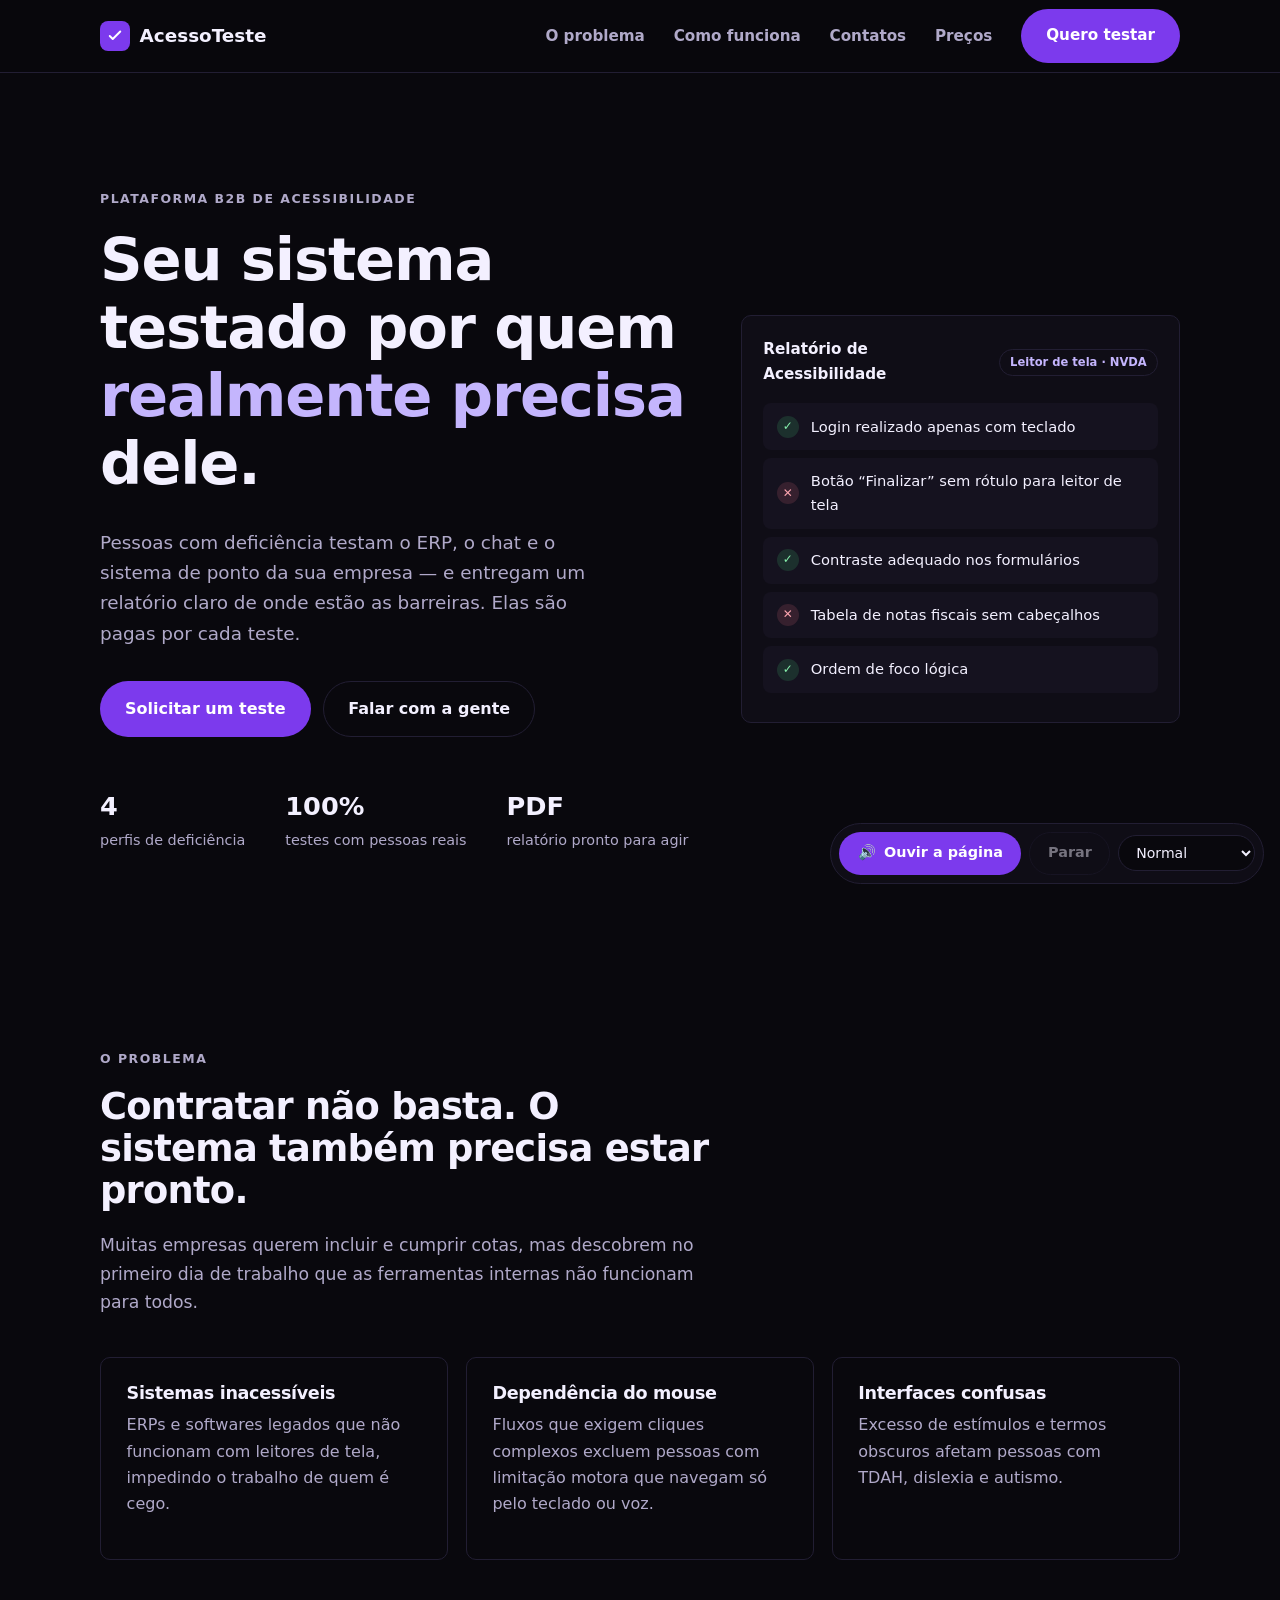
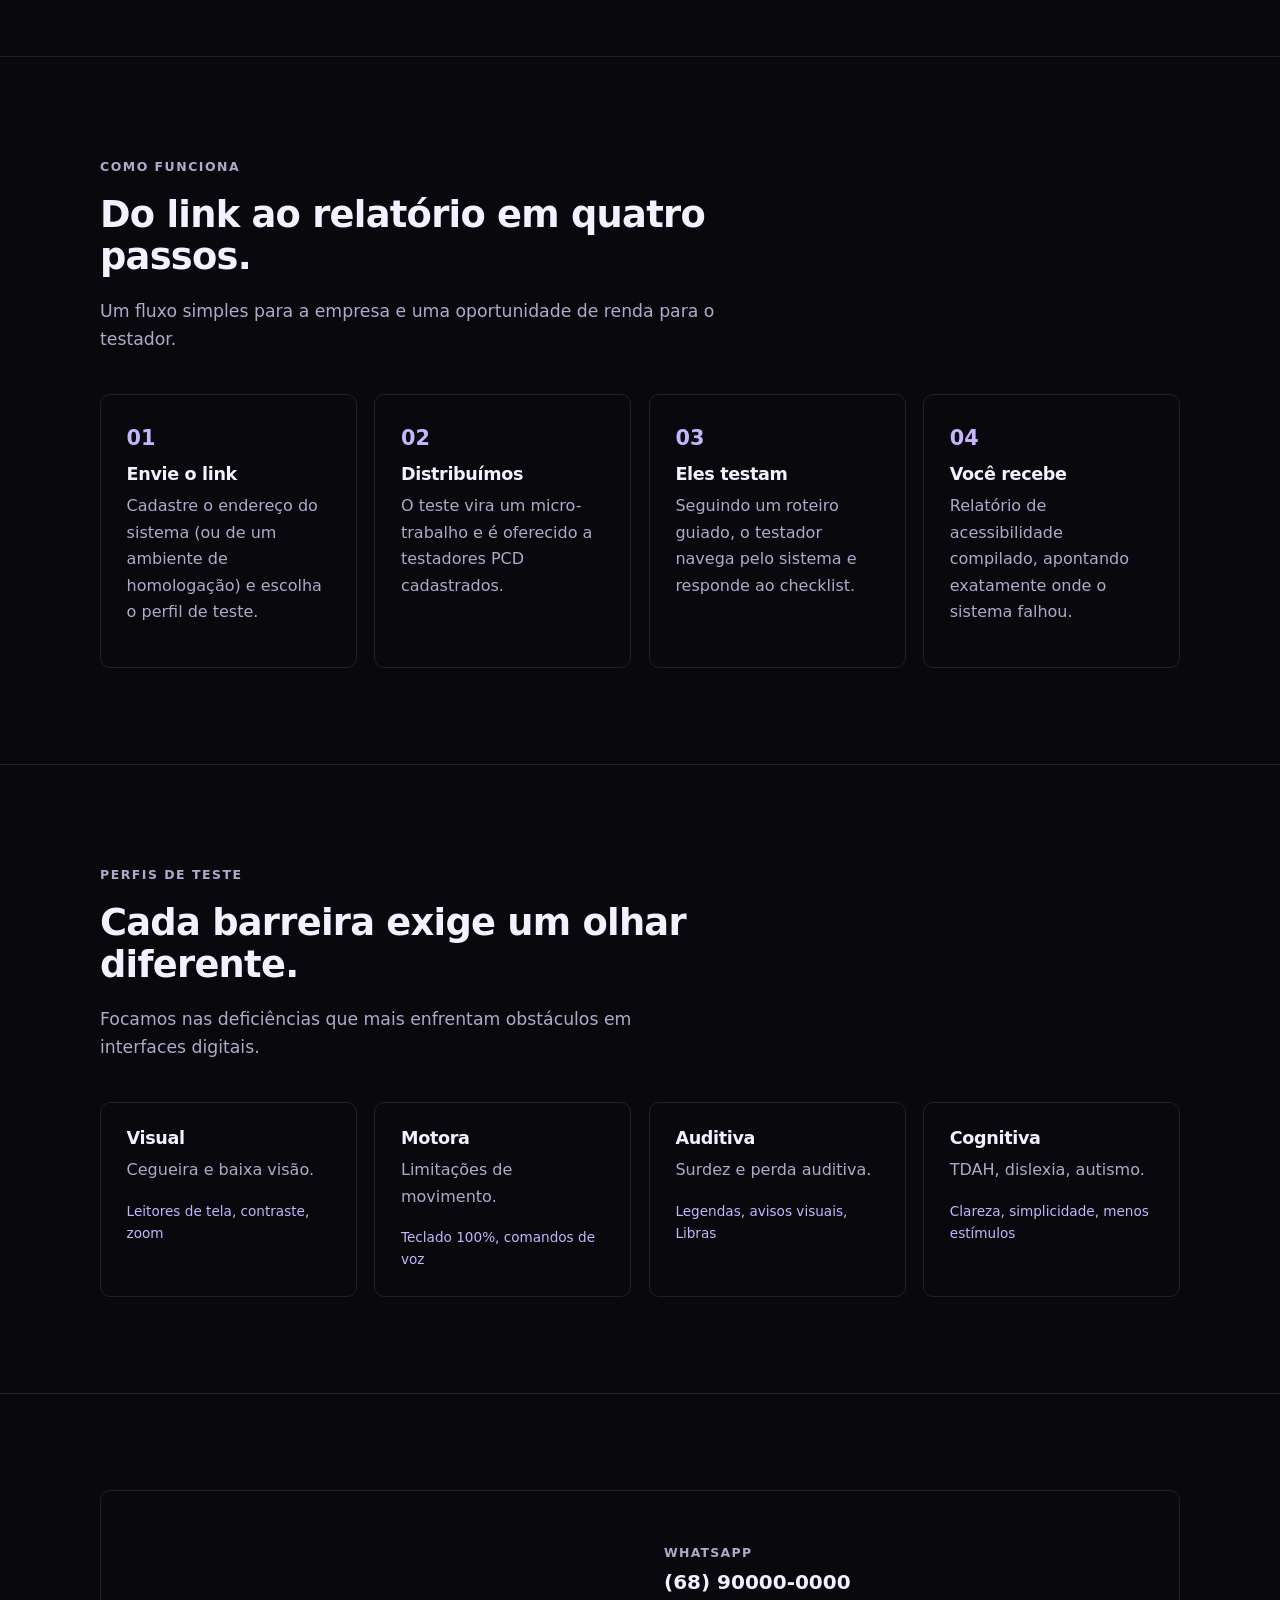
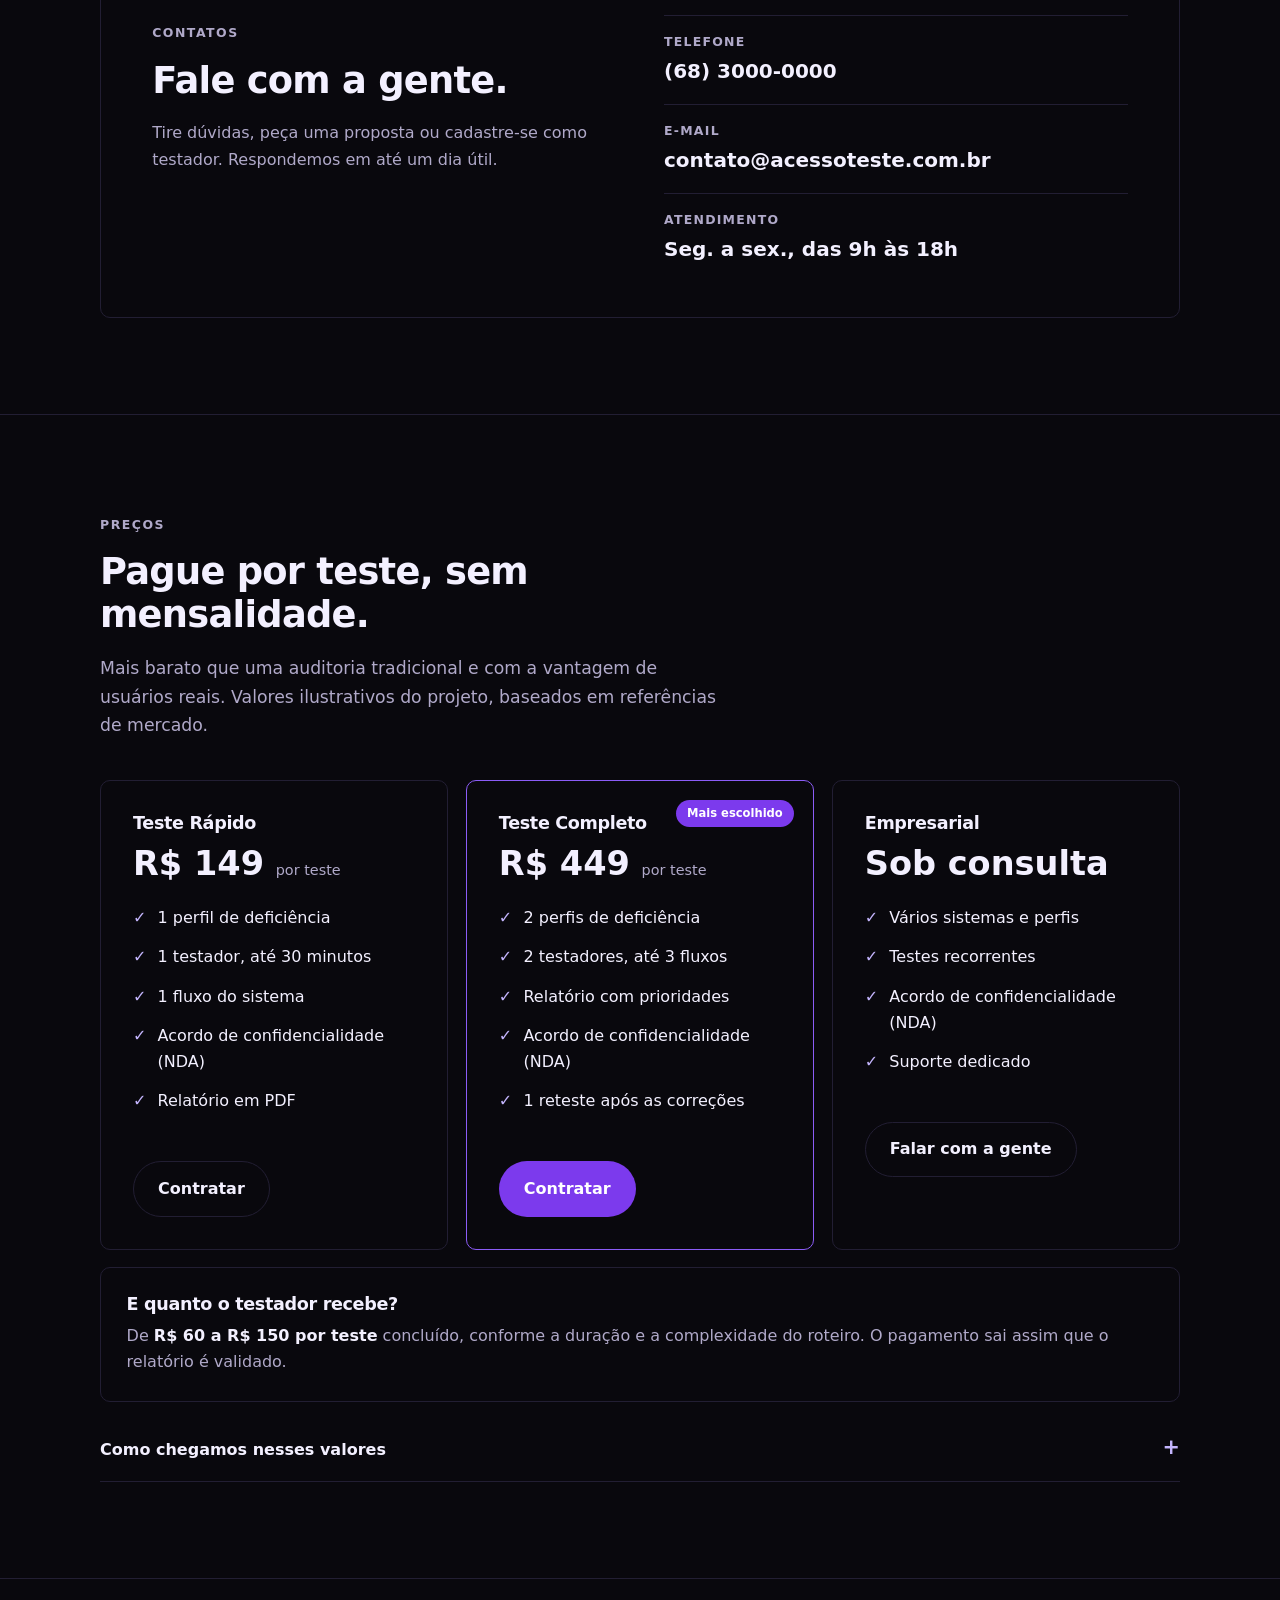
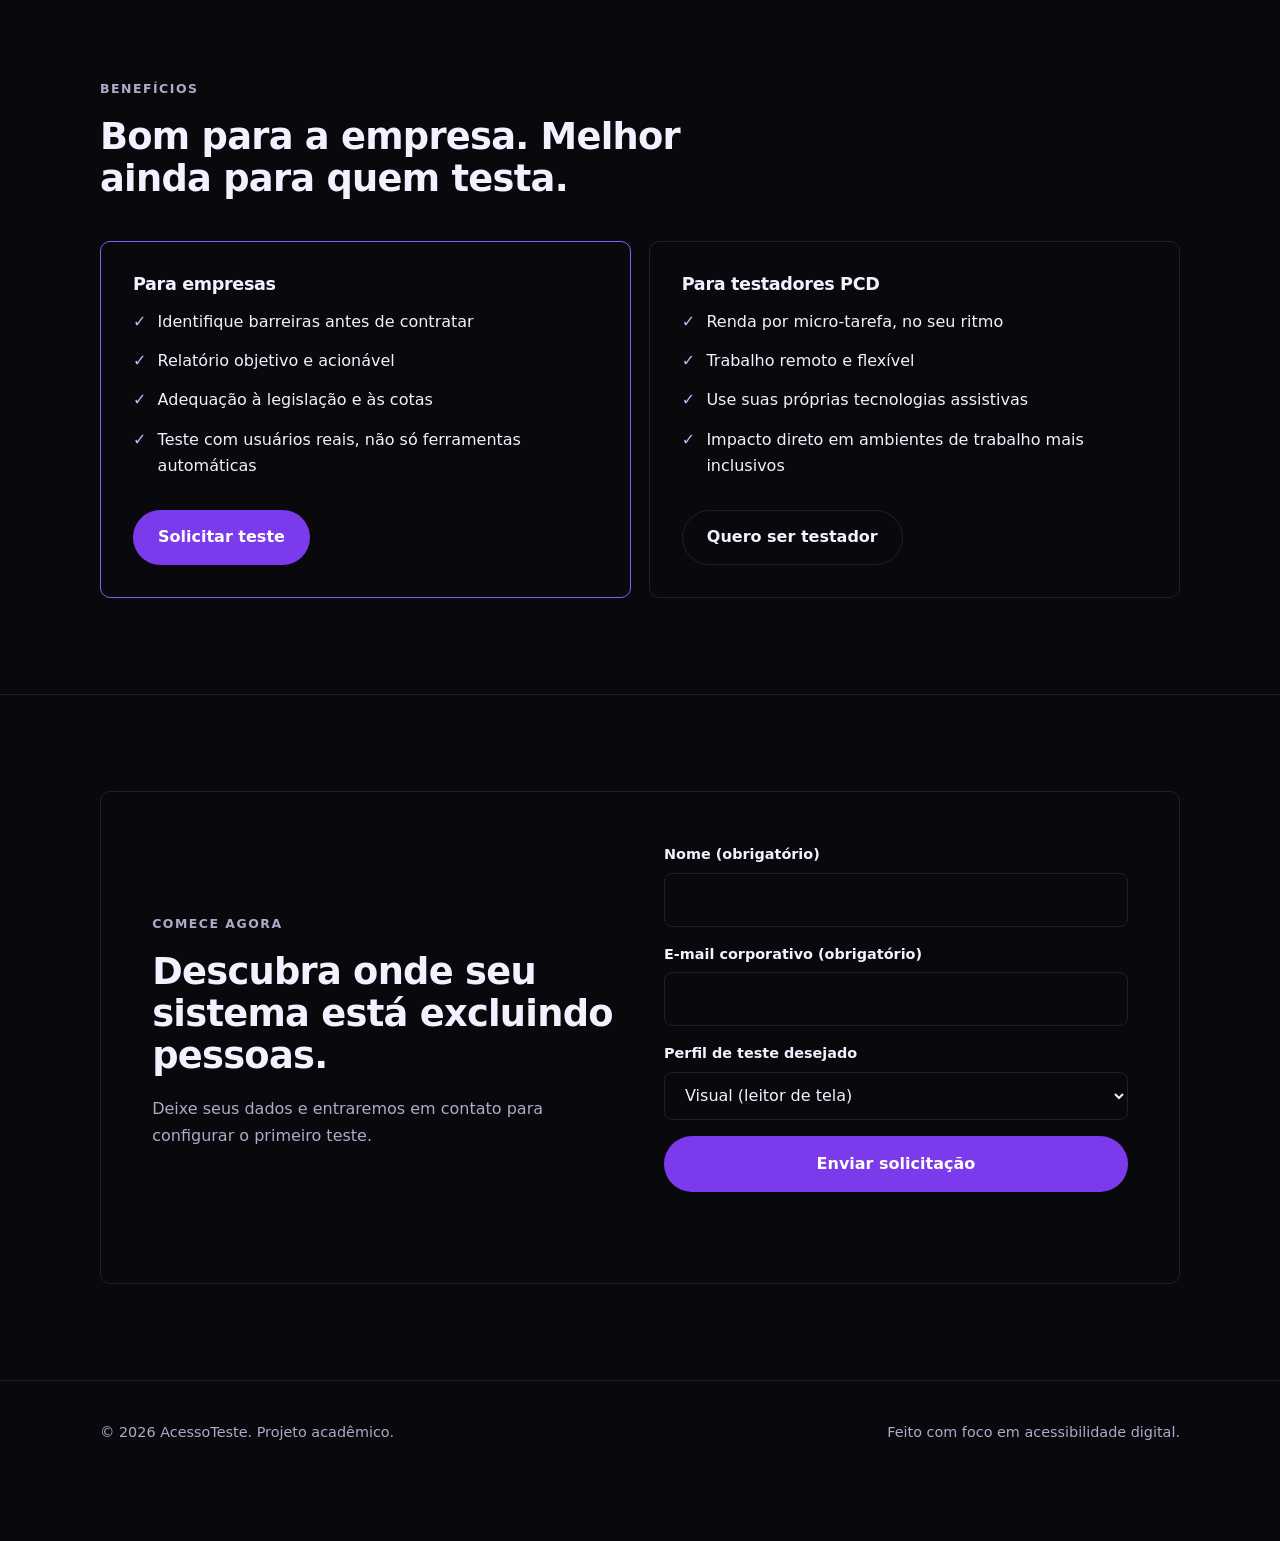
==== projeto/index.html @ fcac77b4 "Add files via upload" ====
<!DOCTYPE html>
<html lang="pt-BR">
<head>
  <meta charset="UTF-8">
  <meta name="viewport" content="width=device-width, initial-scale=1">
  <title>AcessoTeste — Seus sistemas testados por quem realmente os usa</title>
  <meta name="description" content="Plataforma B2B onde pessoas com deficiência testam os sistemas internos da sua empresa e geram relatórios de acessibilidade, recebendo por cada teste.">
  <link rel="stylesheet" href="style/style.css">
</head>

<body>
  <a href="#conteudo" class="skip-link">Pular para o conteúdo</a>

  <!-- ===== HEADER ===== -->
  <header class="site">
    <div class="container nav">
      <a href="#" class="logo" aria-label="AcessoTeste — página inicial">
        <span class="logo-mark" aria-hidden="true">
          <svg width="18" height="18" viewBox="0 0 24 24" fill="none" stroke="#fff" stroke-width="2.6" stroke-linecap="round" stroke-linejoin="round"><path d="M5 12l4 4 10-10"/></svg>
        </span>
        AcessoTeste
      </a>

      <button type="button" class="menu-toggle" aria-expanded="false" aria-controls="menu">Menu</button>

      <nav aria-label="Principal">
        <ul id="menu">
          <li><a href="#problema">O problema</a></li>
          <li><a href="#como-funciona">Como funciona</a></li>
          <li><a href="#fale-conosco">Contatos</a></li>
          <li><a href="#precos">Preços</a></li>
          <li><a href="#contato" class="btn btn-primary">Quero testar</a></li>
        </ul>
      </nav>
    </div>
  </header>

  <main id="conteudo">

    <!-- ===== HERO ===== -->
    <section class="hero" aria-labelledby="hero-title">
      <div class="container">
        <div>
          <span class="eyebrow">Plataforma B2B de acessibilidade</span>
          <h1 id="hero-title">Seu sistema testado por quem <span>realmente precisa</span> dele.</h1>
          <p class="lead">Pessoas com deficiência testam o ERP, o chat e o sistema de ponto da sua empresa — e entregam um relatório claro de onde estão as barreiras. Elas são pagas por cada teste.</p>
          <div class="hero-actions">
            <a href="#contato" class="btn btn-primary">Solicitar um teste</a>
            <a href="#fale-conosco" class="btn btn-ghost">Falar com a gente</a>
          </div>
          <div class="hero-stats">
            <div><strong>4</strong><span>perfis de deficiência</span></div>
            <div><strong>100%</strong><span>testes com pessoas reais</span></div>
            <div><strong>PDF</strong><span>relatório pronto para agir</span></div>
          </div>
        </div>

        <!-- Mock do relatório -->
        <div class="mock" role="img" aria-label="Exemplo de relatório de acessibilidade. Aprovado: login só com teclado, contraste adequado, ordem de foco lógica. Reprovado: botão Finalizar sem rótulo para leitor de tela, tabela de notas fiscais sem cabeçalhos.">
          <div class="mock-head">
            <b>Relatório de Acessibilidade</b>
            <span class="tag">Leitor de tela · NVDA</span>
          </div>
          <div class="check"><span class="dot ok">✓</span> Login realizado apenas com teclado</div>
          <div class="check"><span class="dot fail">✕</span> Botão “Finalizar” sem rótulo para leitor de tela</div>
          <div class="check"><span class="dot ok">✓</span> Contraste adequado nos formulários</div>
          <div class="check"><span class="dot fail">✕</span> Tabela de notas fiscais sem cabeçalhos</div>
          <div class="check"><span class="dot ok">✓</span> Ordem de foco lógica</div>
        </div>
      </div>
    </section>

    <!-- ===== PROBLEMA ===== -->
    <section id="problema" aria-labelledby="problema-title">
      <div class="container">
        <div class="section-head">
          <span class="eyebrow">O problema</span>
          <h2 id="problema-title">Contratar não basta. O sistema também precisa estar pronto.</h2>
          <p>Muitas empresas querem incluir e cumprir cotas, mas descobrem no primeiro dia de trabalho que as ferramentas internas não funcionam para todos.</p>
        </div>

        <div class="problem-grid">
          <article class="card">
            <h3>Sistemas inacessíveis</h3>
            <p>ERPs e softwares legados que não funcionam com leitores de tela, impedindo o trabalho de quem é cego.</p>
          </article>
          <article class="card">
            <h3>Dependência do mouse</h3>
            <p>Fluxos que exigem cliques complexos excluem pessoas com limitação motora que navegam só pelo teclado ou voz.</p>
          </article>
          <article class="card">
            <h3>Interfaces confusas</h3>
            <p>Excesso de estímulos e termos obscuros afetam pessoas com TDAH, dislexia e autismo.</p>
          </article>
        </div>
      </div>
    </section>

    <!-- ===== COMO FUNCIONA ===== -->
    <section id="como-funciona" class="profiles" aria-labelledby="como-title">
      <div class="container">
        <div class="section-head">
          <span class="eyebrow">Como funciona</span>
          <h2 id="como-title">Do link ao relatório em quatro passos.</h2>
          <p>Um fluxo simples para a empresa e uma oportunidade de renda para o testador.</p>
        </div>

        <ol class="steps">
          <li class="step">
            <h3>Envie o link</h3>
            <p>Cadastre o endereço do sistema (ou de um ambiente de homologação) e escolha o perfil de teste.</p>
          </li>
          <li class="step">
            <h3>Distribuímos</h3>
            <p>O teste vira um micro-trabalho e é oferecido a testadores PCD cadastrados.</p>
          </li>
          <li class="step">
            <h3>Eles testam</h3>
            <p>Seguindo um roteiro guiado, o testador navega pelo sistema e responde ao checklist.</p>
          </li>
          <li class="step">
            <h3>Você recebe</h3>
            <p>Relatório de acessibilidade compilado, apontando exatamente onde o sistema falhou.</p>
          </li>
        </ol>
      </div>
    </section>

    <!-- ===== PERFIS ===== -->
    <section id="perfis" aria-labelledby="perfis-title">
      <div class="container">
        <div class="section-head">
          <span class="eyebrow">Perfis de teste</span>
          <h2 id="perfis-title">Cada barreira exige um olhar diferente.</h2>
          <p>Focamos nas deficiências que mais enfrentam obstáculos em interfaces digitais.</p>
        </div>

        <div class="profile-grid">
          <article class="profile">
            <h3>Visual</h3>
            <p>Cegueira e baixa visão.</p>
            <small>Leitores de tela, contraste, zoom</small>
          </article>
          <article class="profile">
            <h3>Motora</h3>
            <p>Limitações de movimento.</p>
            <small>Teclado 100%, comandos de voz</small>
          </article>
          <article class="profile">
            <h3>Auditiva</h3>
            <p>Surdez e perda auditiva.</p>
            <small>Legendas, avisos visuais, Libras</small>
          </article>
          <article class="profile">
            <h3>Cognitiva</h3>
            <p>TDAH, dislexia, autismo.</p>
            <small>Clareza, simplicidade, menos estímulos</small>
          </article>
        </div>
      </div>
    </section>

    <!-- ===== CONTATOS ===== -->
    <section id="fale-conosco" class="profiles" aria-labelledby="fale-title">
      <div class="container">
        <div class="contact-box">
          <div>
            <span class="eyebrow">Contatos</span>
            <h2 id="fale-title">Fale com a gente.</h2>
            <p>Tire dúvidas, peça uma proposta ou cadastre-se como testador. Respondemos em até um dia útil.</p>
          </div>

          <ul class="contact-list">
            <li>
              <span class="contact-label">WhatsApp</span>
              <a href="https://wa.me/5568900000000">(68) 90000-0000</a>
            </li>
            <li>
              <span class="contact-label">Telefone</span>
              <a href="tel:+556830000000">(68) 3000-0000</a>
            </li>
            <li>
              <span class="contact-label">E-mail</span>
              <a href="mailto:contato@acessoteste.com.br">contato@acessoteste.com.br</a>
            </li>
            <li>
              <span class="contact-label">Atendimento</span>
              <span class="contact-value">Seg. a sex., das 9h às 18h</span>
            </li>
          </ul>
        </div>
      </div>
    </section>

    <!-- ===== PREÇOS ===== -->
    <section id="precos" aria-labelledby="precos-title">
      <div class="container">
        <div class="section-head">
          <span class="eyebrow">Preços</span>
          <h2 id="precos-title">Pague por teste, sem mensalidade.</h2>
          <p>Mais barato que uma auditoria tradicional e com a vantagem de usuários reais. Valores ilustrativos do projeto, baseados em referências de mercado.</p>
        </div>

        <div class="plans">
          <article class="panel plan">
            <h3>Teste Rápido</h3>
            <p class="price">R$ 149 <small>por teste</small></p>
            <ul>
              <li>1 perfil de deficiência</li>
              <li>1 testador, até 30 minutos</li>
              <li>1 fluxo do sistema</li>
              <li>Acordo de confidencialidade (NDA)</li>
              <li>Relatório em PDF</li>
            </ul>
            <a href="#contato" class="btn btn-ghost" data-plan="rapido">Contratar</a>
          </article>

          <article class="panel plan featured">
            <span class="badge">Mais escolhido</span>
            <h3>Teste Completo</h3>
            <p class="price">R$ 449 <small>por teste</small></p>
            <ul>
              <li>2 perfis de deficiência</li>
              <li>2 testadores, até 3 fluxos</li>
              <li>Relatório com prioridades</li>
              <li>Acordo de confidencialidade (NDA)</li>
              <li>1 reteste após as correções</li>
            </ul>
            <a href="#contato" class="btn btn-primary" data-plan="completo">Contratar</a>
          </article>

          <article class="panel plan">
            <h3>Empresarial</h3>
            <p class="price">Sob consulta</p>
            <ul>
              <li>Vários sistemas e perfis</li>
              <li>Testes recorrentes</li>
              <li>Acordo de confidencialidade (NDA)</li>
              <li>Suporte dedicado</li>
            </ul>
            <a href="#contato" class="btn btn-ghost">Falar com a gente</a>
          </article>
        </div>

        <div class="panel tester-pay">
          <h3>E quanto o testador recebe?</h3>
          <p>De <strong>R$ 60 a R$ 150 por teste</strong> concluído, conforme a duração e a complexidade do roteiro. O pagamento sai assim que o relatório é validado.</p>
        </div>

        <details class="sources">
          <summary>Como chegamos nesses valores</summary>
          <div class="table-wrap">
            <table>
              <caption>Referências de mercado usadas como base (estimativas publicadas por empresas e portais)</caption>
              <thead>
                <tr><th scope="col">Serviço</th><th scope="col">Faixa de valor</th><th scope="col">Fonte</th></tr>
              </thead>
              <tbody>
                <tr>
                  <th scope="row">Cliente oculto: pagamento ao avaliador</th>
                  <td>R$ 30 a R$ 250 por avaliação (outras fontes citam até R$ 500 por visita)</td>
                  <td>
                    <a href="https://www.diariodepernambuco.com.br/amp/economia/2025/10/11698878-empresa-abre-mais-de-65-vagas-para-cliente-oculto-em-pernambuco.html" target="_blank" rel="noopener">Diario de Pernambuco (2025)</a>,
                    <a href="https://www.infomoney.com.br/?p=12642" target="_blank" rel="noopener">InfoMoney</a>
                  </td>
                </tr>
                <tr>
                  <th scope="row">Cliente oculto em restaurante: valor cobrado da empresa</th>
                  <td>R$ 150 a R$ 450 por visita</td>
                  <td><a href="https://blog.juriscorrespondente.com.br/cliente-oculto-para-restaurantes-auditoria-operacional/amp/" target="_blank" rel="noopener">Juris Correspondente (2026)</a></td>
                </tr>
                <tr>
                  <th scope="row">Auditoria de acessibilidade (WCAG) de site pequeno, 5 a 10 páginas</th>
                  <td>R$ 1.500 a R$ 3.500 por projeto</td>
                  <td><a href="https://www.freelasemcrise.com.br/quanto-cobrar/auditoria-acessibilidade-site" target="_blank" rel="noopener">FreelaSemCrise (2026)</a></td>
                </tr>
              </tbody>
            </table>
          </div>
        </details>
      </div>
    </section>

    <!-- ===== BENEFÍCIOS ===== -->
    <section id="beneficios" class="profiles" aria-labelledby="beneficios-title">
      <div class="container">
        <div class="section-head">
          <span class="eyebrow">Benefícios</span>
          <h2 id="beneficios-title">Bom para a empresa. Melhor ainda para quem testa.</h2>
        </div>

        <div class="two-col">
          <div class="panel featured">
            <h3>Para empresas</h3>
            <ul>
              <li>Identifique barreiras antes de contratar</li>
              <li>Relatório objetivo e acionável</li>
              <li>Adequação à legislação e às cotas</li>
              <li>Teste com usuários reais, não só ferramentas automáticas</li>
            </ul>
            <a href="#contato" class="btn btn-primary">Solicitar teste</a>
          </div>

          <div class="panel">
            <h3>Para testadores PCD</h3>
            <ul>
              <li>Renda por micro-tarefa, no seu ritmo</li>
              <li>Trabalho remoto e flexível</li>
              <li>Use suas próprias tecnologias assistivas</li>
              <li>Impacto direto em ambientes de trabalho mais inclusivos</li>
            </ul>
            <a href="#contato" class="btn btn-ghost">Quero ser testador</a>
          </div>
        </div>
      </div>
    </section>


    <!-- ===== CONTATO ===== -->
    <section id="contato" aria-labelledby="contato-title">
      <div class="container">
        <div class="cta-box">
          <div>
            <span class="eyebrow">Comece agora</span>
            <h2 id="contato-title">Descubra onde seu sistema está excluindo pessoas.</h2>
            <p>Deixe seus dados e entraremos em contato para configurar o primeiro teste.</p>
          </div>

          <form id="lead-form" novalidate>
            <div class="field">
              <label for="nome">Nome (obrigatório)</label>
              <input id="nome" name="nome" type="text" autocomplete="name" required aria-describedby="nome-erro">
              <span id="nome-erro" class="field-error" hidden></span>
            </div>
            <div class="field">
              <label for="email">E-mail corporativo (obrigatório)</label>
              <input id="email" name="email" type="email" autocomplete="email" required aria-describedby="email-erro">
              <span id="email-erro" class="field-error" hidden></span>
            </div>
            <div class="field">
              <label for="perfil">Perfil de teste desejado</label>
              <select id="perfil" name="perfil">
                <option>Visual (leitor de tela)</option>
                <option>Motora (teclado / voz)</option>
                <option>Auditiva</option>
                <option>Cognitiva</option>
                <option>Todos os perfis</option>
              </select>
            </div>
            <button type="submit" class="btn btn-primary">Enviar solicitação</button>
            <p id="form-msg" role="status" aria-live="polite"></p>
          </form>
        </div>
      </div>
    </section>
  </main>

  <!-- ===== FOOTER ===== -->
  <footer>
    <div class="container">
      <p>© 2026 AcessoTeste. Projeto acadêmico.</p>
      <p>Feito com foco em acessibilidade digital.</p>
    </div>
  </footer>

  <!-- ===== PAGAMENTO (modal) ===== -->
  <dialog id="pay-dialog" class="pay" aria-labelledby="pay-title">
    <div class="pay-body">
      <div class="pay-head">
        <div>
          <h2 id="pay-title">Contratar</h2>
          <p id="pay-sub"></p>
        </div>
        <button type="button" class="pay-close" id="pay-close" aria-label="Fechar janela de pagamento">✕</button>
      </div>

      <!-- Etapa 1: formulário -->
      <form id="pay-form" novalidate>
        <fieldset>
          <legend>1. Sistema que será testado</legend>

          <div class="field">
            <label for="pay-url">Link do sistema (obrigatório)</label>
            <input id="pay-url" name="url" type="text" inputmode="url" autocomplete="url" placeholder="https://homologacao.suaempresa.com.br" aria-describedby="pay-url-dica pay-url-erro" required>
            <span id="pay-url-dica" class="hint">Use, de preferência, um ambiente de homologação, sem dados reais.</span>
            <span id="pay-url-erro" class="field-error" hidden></span>
          </div>

          <div class="field">
            <label for="pay-perfil">Perfil de teste</label>
            <select id="pay-perfil" name="perfil">
              <option>Visual (leitor de tela)</option>
              <option>Motora (teclado / voz)</option>
              <option>Auditiva</option>
              <option>Cognitiva</option>
            </select>
          </div>

          <div class="field" id="pay-perfil2-wrap" hidden>
            <label for="pay-perfil2">Segundo perfil de teste</label>
            <select id="pay-perfil2" name="perfil2">
              <option>Motora (teclado / voz)</option>
              <option>Visual (leitor de tela)</option>
              <option>Auditiva</option>
              <option>Cognitiva</option>
            </select>
          </div>

          <div class="field">
            <label for="pay-email">E-mail para receber o relatório (obrigatório)</label>
            <input id="pay-email" name="email" type="email" autocomplete="email" aria-describedby="pay-email-erro" required>
            <span id="pay-email-erro" class="field-error" hidden></span>
          </div>

          <div class="field">
            <label for="pay-obs">Observações (opcional)</label>
            <textarea id="pay-obs" name="obs" rows="2" placeholder="Ex.: usuário de teste, senha, fluxo principal"></textarea>
          </div>
        </fieldset>

        <fieldset>
          <legend>2. Forma de pagamento</legend>

          <div class="options">
            <label class="option"><input type="radio" name="metodo" value="pix" checked> Pix</label>
            <label class="option"><input type="radio" name="metodo" value="cartao"> Cartão de crédito</label>
          </div>

          <p id="pay-pix-info" class="hint">Ao confirmar, geramos um código Pix “copia e cola” para você pagar no app do seu banco.</p>

          <div id="pay-card" hidden>
            <div class="field">
              <label for="card-number">Número do cartão</label>
              <input id="card-number" name="cardNumber" type="text" inputmode="numeric" autocomplete="cc-number" placeholder="0000 0000 0000 0000" aria-describedby="card-number-erro">
              <span id="card-number-erro" class="field-error" hidden></span>
            </div>
            <div class="field">
              <label for="card-name">Nome impresso no cartão</label>
              <input id="card-name" name="cardName" type="text" autocomplete="cc-name" aria-describedby="card-name-erro">
              <span id="card-name-erro" class="field-error" hidden></span>
            </div>
            <div class="row">
              <div class="field">
                <label for="card-exp">Validade</label>
                <input id="card-exp" name="cardExp" type="text" inputmode="numeric" autocomplete="cc-exp" placeholder="MM/AA" aria-describedby="card-exp-erro">
                <span id="card-exp-erro" class="field-error" hidden></span>
              </div>
              <div class="field">
                <label for="card-cvv">CVV</label>
                <input id="card-cvv" name="cardCvv" type="text" inputmode="numeric" autocomplete="cc-csc" placeholder="123" aria-describedby="card-cvv-erro">
                <span id="card-cvv-erro" class="field-error" hidden></span>
              </div>
            </div>
          </div>
        </fieldset>

        <div class="pay-total">
          <span>Total</span>
          <strong id="pay-total">R$ 0</strong>
        </div>

        <p id="pay-msg" class="pay-msg" role="status" aria-live="polite"></p>
        <button type="submit" class="btn btn-primary" id="pay-submit">Pagar</button>
        <p class="hint">Pagamento de demonstração: nenhum valor é cobrado e nenhum dado é enviado.</p>
      </form>

      <!-- Etapa 2: confirmação -->
      <div id="pay-done" tabindex="-1" hidden>
        <h3 id="pay-done-title">Pedido recebido</h3>
        <p id="pay-done-text"></p>
        <ul id="pay-summary" class="summary"></ul>

        <div id="pay-pix-box" hidden>
          <figure class="qr" id="pay-qr-fig">
            <div id="pay-qr" class="qr-img"></div>
            <figcaption>Escaneie com o app do seu banco. QR Code de exemplo, não é um Pix válido.</figcaption>
          </figure>
          <label for="pay-pix-code">Ou use o Pix copia e cola (código de exemplo)</label>
          <textarea id="pay-pix-code" rows="3" readonly></textarea>
          <button type="button" class="btn btn-ghost" id="pay-copy">Copiar código</button>
          <p id="pay-copy-status" class="hint" role="status" aria-live="polite"></p>
        </div>

        <button type="button" class="btn btn-primary" id="pay-finish">Concluir</button>
      </div>
    </div>
  </dialog>

  <!-- ===== NARRADOR ===== -->
  <aside id="narrator" class="narrator" aria-label="Narrador da página">
    <button type="button" id="narrator-play" class="btn btn-primary">
      <span class="emoji" aria-hidden="true">🔊</span>
      <span class="label">Ouvir a página</span>
    </button>
    <button type="button" id="narrator-stop" class="btn btn-ghost" disabled>Parar</button>
    <label for="narrator-rate" class="sr-only">Velocidade da narração</label>
    <select id="narrator-rate">
      <option value="0.8">Lenta</option>
      <option value="1" selected>Normal</option>
      <option value="1.25">Rápida</option>
      <option value="1.5">Muito rápida</option>
    </select>
    <span id="narrator-status" class="sr-only" role="status" aria-live="polite"></span>
  </aside>

  <script src="js/qr.js" defer></script>
  <script src="js/script.js" defer></script>
</body>
</html>
---- projeto/style/style.css ----
/* =========================================================
   AcessoTeste — style.css (minimalista)
   Fundo escuro, um único roxo de destaque, bordas finas,
   sem degradês, sem brilhos e sem animações de hover.
   ========================================================= */

/* ===== Tokens ===== */
:root {
  --bg: #09080d;
  --surface: #0f0d16;
  --surface-2: #15121f;
  --border: #221e33;
  --text: #f3f0ff;
  --muted: #b0a9c9;
  --purple: #8b5cf6;
  --purple-strong: #7c3aed;
  --lilac: #c4b5fd;
  --pink: #e879f9; /* só no foco do teclado */
  --radius: 10px;
  --max: 1080px;
}

/* ===== Base ===== */
*, *::before, *::after { box-sizing: border-box; }
html { scroll-behavior: smooth; scroll-padding-top: 90px; }
body {
  margin: 0;
  background: var(--bg);
  color: var(--text);
  font-family: system-ui, -apple-system, "Segoe UI", Roboto, Arial, sans-serif;
  line-height: 1.65;
  -webkit-font-smoothing: antialiased;
}
h1, h2, h3 { line-height: 1.15; margin: 0 0 .5em; letter-spacing: -0.02em; }
h1 { font-size: clamp(2.2rem, 5.5vw, 3.7rem); font-weight: 800; }
h2 { font-size: clamp(1.6rem, 3.3vw, 2.3rem); font-weight: 750; }
h3 { font-size: 1.1rem; font-weight: 650; }
p { margin: 0 0 1em; color: var(--muted); }
a { color: var(--lilac); }
ul { margin: 0; padding: 0; list-style: none; }

.container { width: min(100% - 2.5rem, var(--max)); margin-inline: auto; }
section { padding: clamp(3.5rem, 8vw, 6rem) 0; }
.profiles { border-block: 1px solid var(--border); }

.eyebrow {
  display: inline-block;
  font-size: .78rem;
  font-weight: 700;
  letter-spacing: .12em;
  text-transform: uppercase;
  color: var(--muted);
  margin-bottom: 1rem;
}
.section-head { max-width: 620px; margin-bottom: 2.5rem; }
.section-head p { font-size: 1.08rem; }

/* ===== Acessibilidade ===== */
:focus-visible { outline: 3px solid var(--pink); outline-offset: 3px; border-radius: 6px; }
.skip-link {
  position: absolute; left: 1rem; top: -4rem;
  background: var(--purple-strong); color: #fff; padding: .7rem 1.1rem;
  border-radius: 8px; font-weight: 700; text-decoration: none; z-index: 100;
}
.skip-link:focus { top: 1rem; }
.sr-only {
  position: absolute; width: 1px; height: 1px; overflow: hidden;
  clip: rect(0 0 0 0); white-space: nowrap;
}
@media (prefers-reduced-motion: reduce) {
  html { scroll-behavior: auto; }
  * { animation: none !important; transition: none !important; }
}

/* ===== Botões ===== */
.btn {
  display: inline-flex; align-items: center; justify-content: center; gap: .5rem;
  padding: .85rem 1.5rem;
  border-radius: 999px;
  font: inherit; font-weight: 650;
  text-decoration: none; cursor: pointer;
  border: 1px solid transparent;
}
.btn-primary { background: var(--purple-strong); color: #fff; }
.btn-primary:hover { background: #6d28d9; }
.btn-ghost { background: transparent; color: var(--text); border-color: var(--border); }
.btn-ghost:hover { border-color: var(--lilac); }

/* ===== Header ===== */
header.site {
  position: sticky; top: 0; z-index: 50;
  background: rgba(9, 8, 13, .96);
  border-bottom: 1px solid var(--border);
}
.nav { display: flex; align-items: center; justify-content: space-between; height: 72px; }
.logo { display: flex; align-items: center; gap: .6rem; font-weight: 800; font-size: 1.15rem; color: var(--text); text-decoration: none; }
.logo-mark {
  width: 30px; height: 30px; border-radius: 8px;
  background: var(--purple-strong);
  display: grid; place-items: center;
}
.nav ul { display: flex; align-items: center; gap: 1.8rem; }
.nav ul a { color: var(--muted); text-decoration: none; font-weight: 550; font-size: .95rem; }
.nav ul a:hover { color: var(--text); }
.nav ul a.btn-primary { color: #fff; }
.menu-toggle { display: none; background: none; border: 1px solid var(--border); color: var(--text); border-radius: 8px; padding: .5rem .8rem; font: inherit; cursor: pointer; }

@media (max-width: 820px) {
  .menu-toggle { display: inline-block; }
  .nav ul {
    display: none; position: absolute; top: 72px; left: 0; right: 0;
    flex-direction: column; align-items: flex-start; gap: 1.2rem;
    background: var(--surface); padding: 1.5rem 1.25rem;
    border-bottom: 1px solid var(--border);
  }
  .nav ul.open { display: flex; }
}

/* ===== Hero ===== */
.hero { padding-top: clamp(3.5rem, 9vw, 7rem); }
.hero .container { display: grid; grid-template-columns: 1.15fr .85fr; gap: 3rem; align-items: center; }
.hero h1 span { color: var(--lilac); }
.hero p.lead { font-size: 1.15rem; max-width: 520px; }
.hero-actions { display: flex; flex-wrap: wrap; gap: .8rem; margin-top: 2rem; }
.hero-stats { display: flex; gap: 2.5rem; margin-top: 3rem; flex-wrap: wrap; }
.hero-stats strong { display: block; font-size: 1.6rem; color: var(--text); }
.hero-stats span { font-size: .9rem; color: var(--muted); }

.mock {
  background: var(--surface);
  border: 1px solid var(--border);
  border-radius: var(--radius);
  padding: 1.3rem;
}
.mock-head { display: flex; justify-content: space-between; align-items: center; gap: .8rem; margin-bottom: 1rem; }
.mock-head b { font-size: .95rem; }
.tag { font-size: .72rem; font-weight: 700; padding: .2rem .65rem; border-radius: 999px; border: 1px solid var(--border); color: var(--lilac); white-space: nowrap; }
.check { display: flex; align-items: center; gap: .75rem; padding: .7rem .85rem; border-radius: 8px; background: var(--surface-2); margin-bottom: .5rem; font-size: .92rem; color: var(--text); }
.dot { width: 22px; height: 22px; border-radius: 50%; display: grid; place-items: center; flex-shrink: 0; font-size: .75rem; font-weight: 800; }
.dot.ok { background: rgba(74, 222, 128, .15); color: #86efac; }
.dot.fail { background: rgba(251, 113, 133, .15); color: #fda4af; }

@media (max-width: 900px) { .hero .container { grid-template-columns: 1fr; } }

/* ===== Cartões simples (problema, passos, perfis, painéis) ===== */
.card, .profile, .step, .panel {
  background: transparent;
  border: 1px solid var(--border);
  border-radius: var(--radius);
  padding: 1.6rem;
}

.problem-grid { display: grid; grid-template-columns: repeat(3, 1fr); gap: 1.1rem; }
@media (max-width: 860px) { .problem-grid { grid-template-columns: 1fr; } }

/* ===== Como funciona ===== */
.steps { list-style: none; padding: 0; margin: 0; display: grid; grid-template-columns: repeat(4, 1fr); gap: 1.1rem; counter-reset: step; }
.step { counter-increment: step; }
.step::before {
  content: "0" counter(step);
  display: block; font-size: 1.3rem; font-weight: 800; margin-bottom: .6rem;
  color: var(--lilac);
}
@media (max-width: 980px) { .steps { grid-template-columns: repeat(2, 1fr); } }
@media (max-width: 560px) { .steps { grid-template-columns: 1fr; } }

/* ===== Perfis ===== */
.profile-grid { display: grid; grid-template-columns: repeat(4, 1fr); gap: 1.1rem; }
.profile small { display: block; margin-top: .8rem; color: var(--lilac); font-size: .85rem; }
@media (max-width: 980px) { .profile-grid { grid-template-columns: repeat(2, 1fr); } }
@media (max-width: 560px) { .profile-grid { grid-template-columns: 1fr; } }

/* ===== Contatos ===== */
.contact-box {
  border: 1px solid var(--border);
  border-radius: var(--radius);
  padding: clamp(1.75rem, 5vw, 3.2rem);
  display: grid; grid-template-columns: 1fr 1fr; gap: 3rem; align-items: center;
}
.contact-list li {
  display: flex; flex-direction: column; gap: .15rem;
  padding: 1rem 0; border-bottom: 1px solid var(--border);
}
.contact-list li:first-child { padding-top: 0; }
.contact-list li:last-child { border-bottom: 0; padding-bottom: 0; }
.contact-label { font-size: .78rem; font-weight: 700; letter-spacing: .1em; text-transform: uppercase; color: var(--muted); }
.contact-list a, .contact-value { font-size: 1.25rem; font-weight: 650; color: var(--text); text-decoration: none; overflow-wrap: anywhere; }
.contact-list a:hover { color: var(--lilac); text-decoration: underline; }
@media (max-width: 860px) { .contact-box { grid-template-columns: 1fr; gap: 2rem; } }

/* ===== Preços ===== */
.plans { display: grid; grid-template-columns: repeat(3, 1fr); gap: 1.1rem; align-items: stretch; margin-bottom: 1.1rem; }
.plan { display: flex; flex-direction: column; position: relative; padding: 2rem; }
.plan.featured { border-color: var(--purple); }
.plan ul { margin-bottom: 1rem; }
.plan .btn { margin-top: auto; align-self: flex-start; }
.price { font-size: 2.1rem; font-weight: 800; color: var(--text); margin: .25rem 0 1rem; line-height: 1.1; }
.price small { font-size: .9rem; font-weight: 500; color: var(--muted); }
.badge {
  position: absolute; top: 1.2rem; right: 1.2rem;
  font-size: .72rem; font-weight: 700; padding: .25rem .7rem; border-radius: 999px;
  background: var(--purple-strong); color: #fff;
}
.panel li { display: flex; gap: .7rem; padding: .4rem 0; color: var(--text); }
.panel li::before { content: "✓"; color: var(--lilac); font-weight: 800; }
.panel .btn { margin-top: 1.5rem; }
.tester-pay { margin-bottom: 1.1rem; }
.tester-pay p { margin: 0; }
.tester-pay strong { color: var(--text); }
@media (max-width: 900px) { .plans { grid-template-columns: 1fr; } }

/* Tabela de fontes (dentro de <details>) */
details { border-bottom: 1px solid var(--border); padding: 1.1rem 0; }
summary { cursor: pointer; font-weight: 650; list-style: none; display: flex; justify-content: space-between; gap: 1rem; }
summary::-webkit-details-marker { display: none; }
summary::after { content: "+"; color: var(--lilac); font-size: 1.3rem; line-height: 1; }
details[open] summary::after { content: "–"; }
.sources { margin-top: 1rem; }
.table-wrap { overflow-x: auto; margin-top: 1rem; }
table { width: 100%; border-collapse: collapse; font-size: .92rem; min-width: 560px; }
caption { text-align: left; color: var(--muted); padding-bottom: .8rem; font-size: .88rem; }
th, td { text-align: left; padding: .8rem; border-bottom: 1px solid var(--border); vertical-align: top; }
thead th { color: var(--lilac); font-size: .78rem; text-transform: uppercase; letter-spacing: .06em; }
tbody th { color: var(--text); font-weight: 600; }
td { color: var(--muted); }

/* ===== Benefícios ===== */
.two-col { display: grid; grid-template-columns: 1fr 1fr; gap: 1.1rem; }
.two-col .panel { padding: 2rem; }
.two-col .panel.featured { border-color: var(--purple); }
@media (max-width: 800px) { .two-col { grid-template-columns: 1fr; } }

/* ===== Formulário de contato ===== */
.cta-box {
  border: 1px solid var(--border);
  border-radius: var(--radius);
  padding: clamp(1.75rem, 5vw, 3.2rem);
  display: grid; grid-template-columns: 1fr 1fr; gap: 3rem; align-items: center;
}
form { display: grid; gap: 1rem; }
.field { display: block; }
label { font-size: .9rem; font-weight: 600; display: block; margin-bottom: .35rem; color: var(--text); }
input, select {
  width: 100%; padding: .8rem 1rem; border-radius: 8px;
  background: var(--bg); color: var(--text);
  border: 1px solid var(--border); font: inherit;
}
input:focus, select:focus { border-color: var(--purple); }
input[aria-invalid="true"] { border-color: #fb7185; }
.field-error { display: block; color: #fda4af; font-size: .85rem; margin-top: .35rem; }
.field-error[hidden] { display: none; }
#form-msg { min-height: 1.5rem; margin: 0; color: #86efac; font-weight: 600; }
#form-msg.error { color: #fda4af; }
@media (max-width: 860px) { .cta-box { grid-template-columns: 1fr; gap: 2rem; } }

/* ===== Footer ===== */
footer { border-top: 1px solid var(--border); padding: 2.5rem 0 6rem; }
footer .container { display: flex; justify-content: space-between; flex-wrap: wrap; gap: 1rem; }
footer p { margin: 0; font-size: .9rem; }

/* ===== Narrador ===== */
.narrator {
  position: fixed; right: 1rem; bottom: 1rem; z-index: 60;
  display: flex; align-items: center; gap: .5rem; padding: .5rem;
  background: var(--surface); border: 1px solid var(--border); border-radius: 999px;
}
.narrator[hidden] { display: none; }
.narrator .btn { padding: .55rem 1.1rem; font-size: .9rem; }
.narrator .btn:disabled { opacity: .45; cursor: not-allowed; }
.narrator select { width: auto; padding: .5rem .8rem; border-radius: 999px; font-size: .88rem; }
.narrating { outline: 2px solid var(--pink); outline-offset: 6px; border-radius: 6px; }
@media (max-width: 560px) {
  .narrator { left: .75rem; right: .75rem; border-radius: 16px; flex-wrap: wrap; justify-content: space-between; }
}

/* ===== Pagamento (modal) ===== */
body:has(dialog[open]) { overflow: hidden; }
dialog.pay {
  width: min(560px, calc(100% - 1.5rem));
  max-height: calc(100vh - 2rem);
  padding: 0; overflow: auto;
  background: var(--surface); color: var(--text);
  border: 1px solid var(--border); border-radius: var(--radius);
}
dialog.pay::backdrop { background: rgba(0, 0, 0, .75); }
.pay-body { padding: clamp(1.25rem, 4vw, 2rem); }
.pay-head { display: flex; justify-content: space-between; align-items: flex-start; gap: 1rem; margin-bottom: 1.25rem; }
.pay-head h2 { font-size: 1.5rem; margin-bottom: .2rem; }
.pay-head p { margin: 0; }
.pay-close {
  flex-shrink: 0; width: 44px; height: 44px;
  background: none; color: var(--text); font: inherit; cursor: pointer;
  border: 1px solid var(--border); border-radius: 50%;
}
.pay-close:hover { border-color: var(--lilac); }

.pay fieldset { border: 0; padding: 0; margin: 0 0 1.5rem; min-width: 0; display: grid; gap: 1rem; }
.pay legend { padding: 0; margin-bottom: 1rem; font-weight: 700; color: var(--lilac); }
.pay input[type="radio"] { width: 20px; height: 20px; padding: 0; margin: 0; accent-color: var(--purple); }
.pay textarea {
  width: 100%; padding: .8rem 1rem; border-radius: 8px; resize: vertical;
  background: var(--bg); color: var(--text); border: 1px solid var(--border); font: inherit;
}
.pay textarea:focus { border-color: var(--purple); }
.hint { display: block; font-size: .85rem; color: var(--muted); margin: .35rem 0 0; }

.options { display: grid; grid-template-columns: 1fr 1fr; gap: .7rem; }
.option {
  display: flex; align-items: center; gap: .6rem; margin: 0;
  min-height: 48px; padding: .6rem 1rem; cursor: pointer;
  border: 1px solid var(--border); border-radius: 8px; font-size: .95rem;
}
.option:has(input:checked) { border-color: var(--purple); background: rgba(139, 92, 246, .12); }
#pay-card { display: grid; gap: 1rem; }
#pay-card[hidden], #pay-pix-info[hidden], #pay-perfil2-wrap[hidden], #pay-done[hidden], #pay-pix-box[hidden], #pay-form[hidden] { display: none; }
.row { display: grid; grid-template-columns: 1fr 1fr; gap: 1rem; }

.pay-total {
  display: flex; justify-content: space-between; align-items: baseline;
  padding: 1rem 0; margin-bottom: 1rem; border-block: 1px solid var(--border);
}
.pay-total strong { font-size: 1.6rem; }
.pay-msg { min-height: 1.4rem; margin: 0 0 .8rem; color: #fda4af; font-weight: 600; }
#pay-submit { width: 100%; }

#pay-done h3 { font-size: 1.4rem; }
.summary { margin: 1rem 0 1.5rem; border-top: 1px solid var(--border); }
.summary li { display: flex; justify-content: space-between; gap: 1rem; padding: .7rem 0; border-bottom: 1px solid var(--border); color: var(--text); }
.summary span:first-child { color: var(--muted); }
.summary span:last-child { text-align: right; overflow-wrap: anywhere; }
#pay-pix-box { margin-bottom: 1.5rem; display: grid; gap: .6rem; }
#pay-pix-box .btn { justify-self: start; }
@media (max-width: 480px) { .options, .row { grid-template-columns: 1fr; } }

/* ===== QR Code do Pix ===== */
.qr { margin: 0; display: grid; justify-items: center; gap: .7rem; text-align: center; }
.qr[hidden] { display: none; }
.qr-img { width: 200px; height: 200px; border-radius: 8px; overflow: hidden; background: #fff; }
.qr-img svg { display: block; width: 100%; height: 100%; }
.qr figcaption { font-size: .85rem; color: var(--muted); max-width: 300px; }
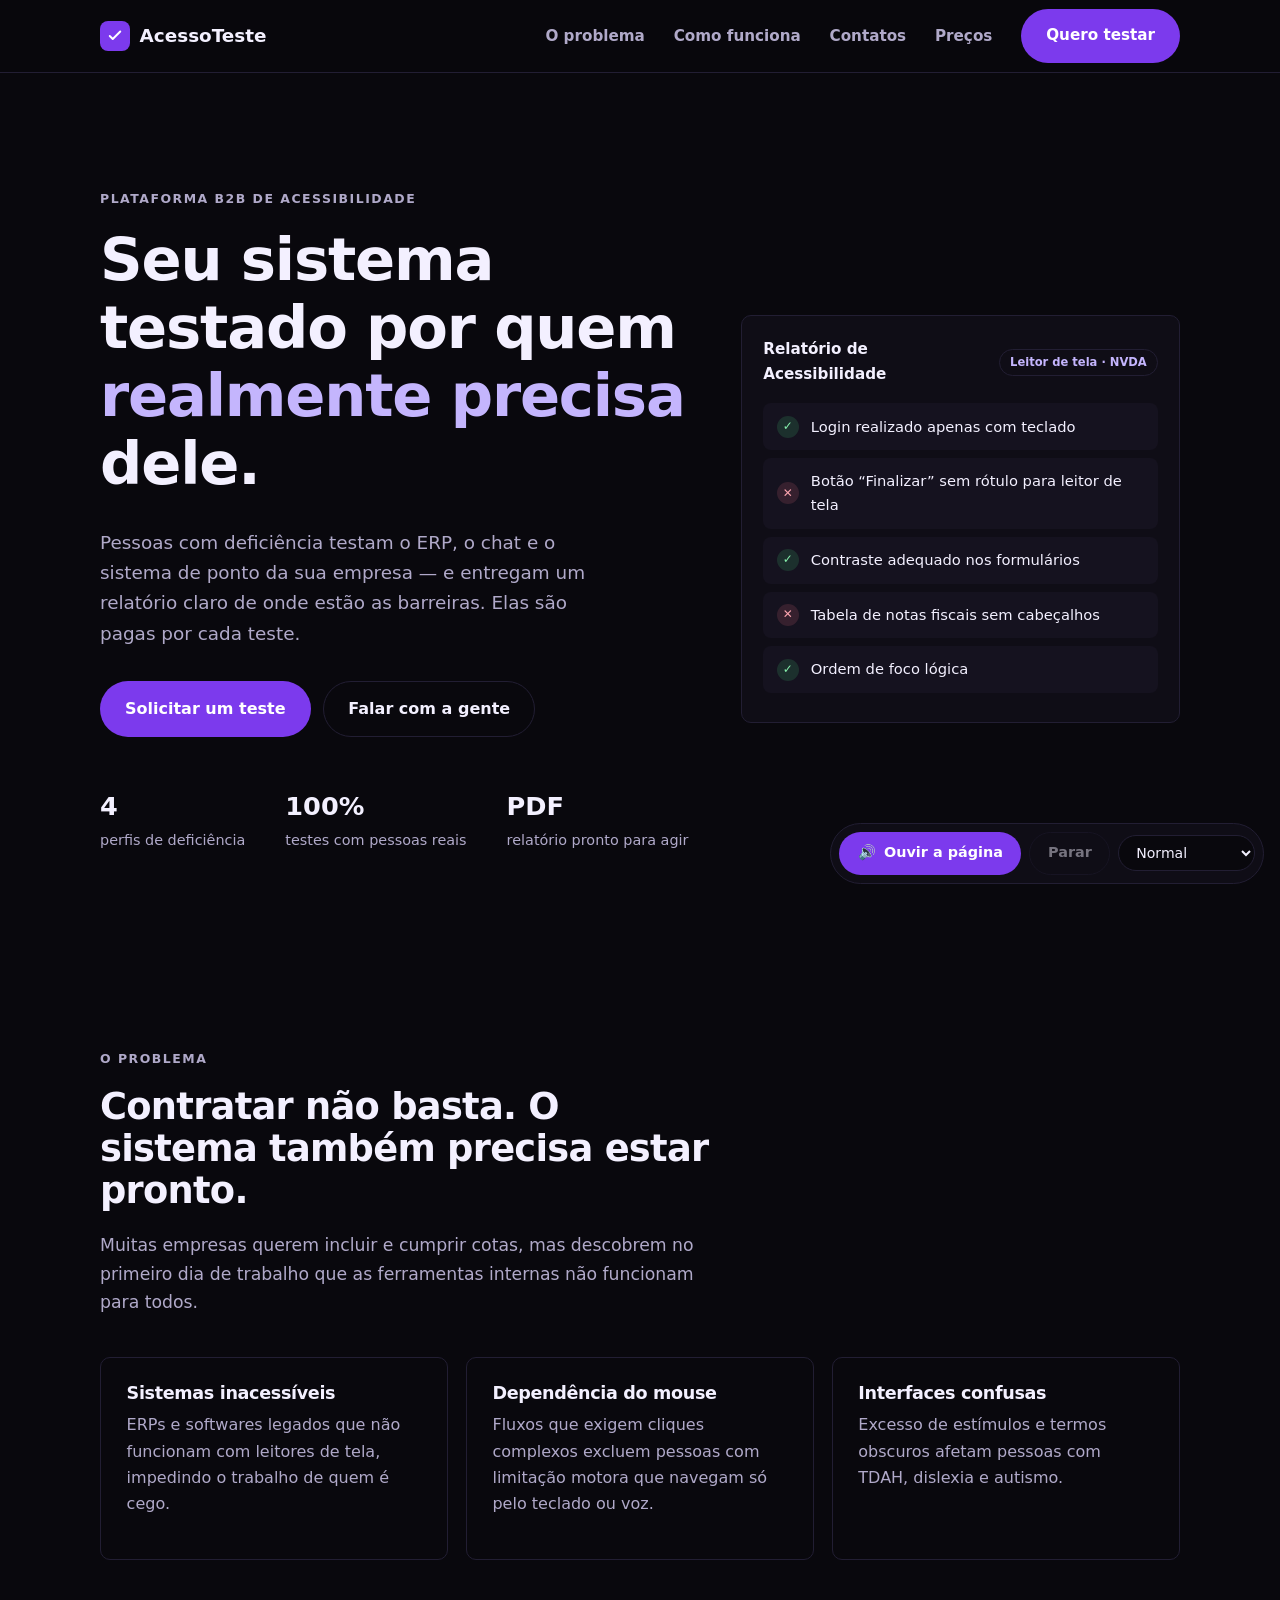
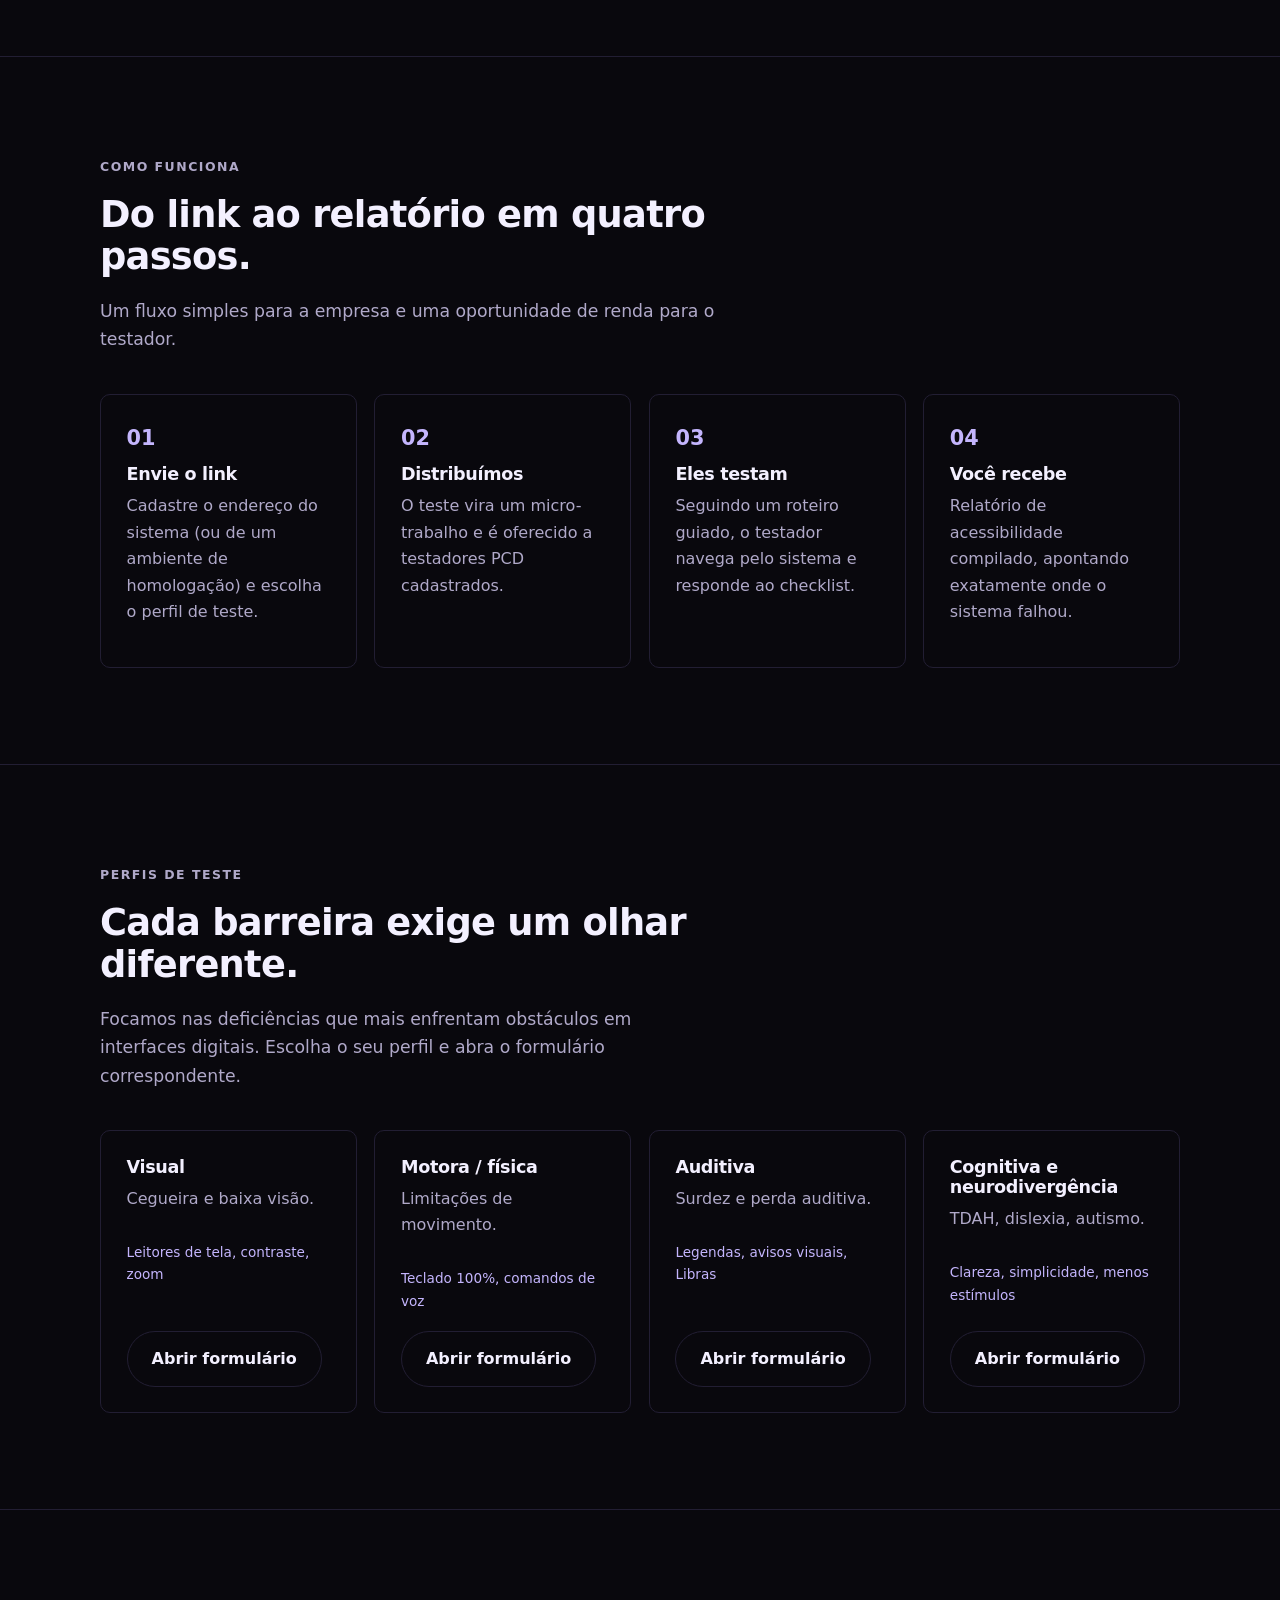
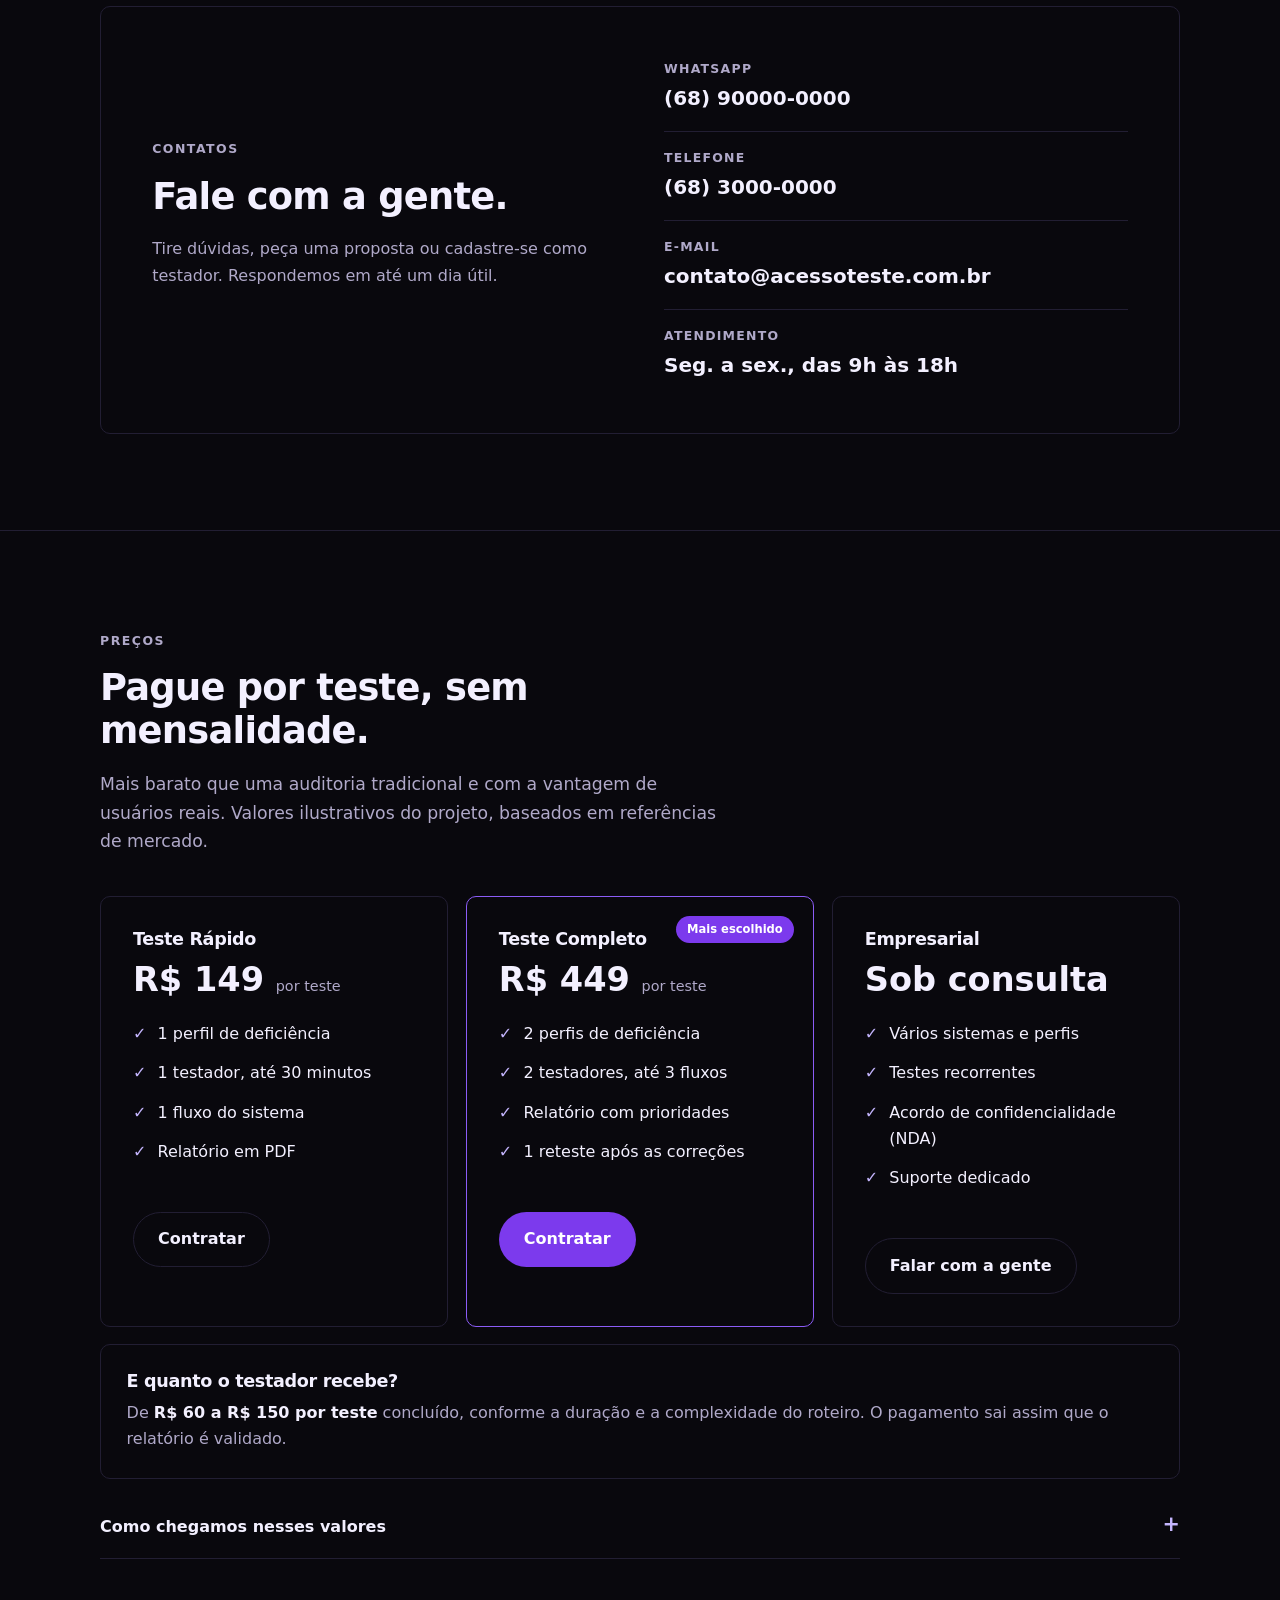
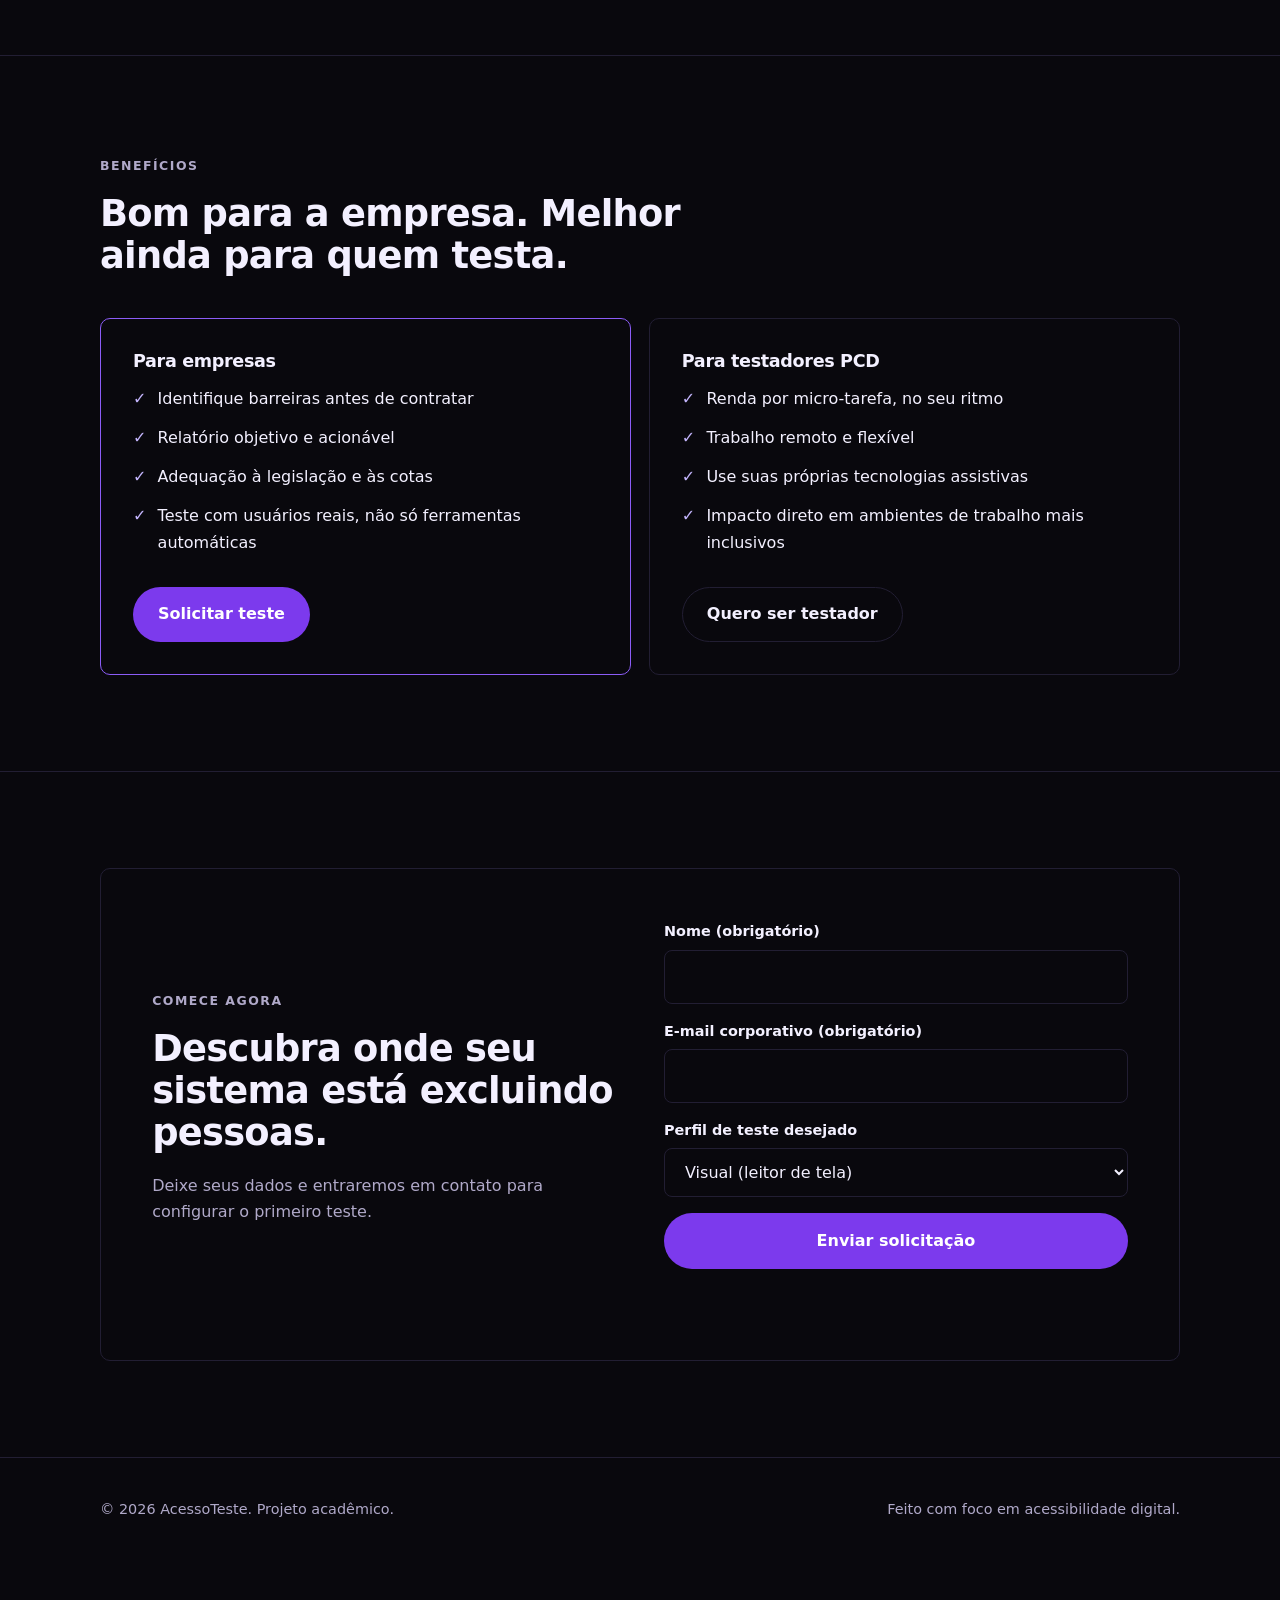
==== commit 98f821a2: "Css Novo e Index novo" ====
--- a/projeto/index.html
+++ b/projeto/index.html
@@ -132,7 +132,7 @@
         <div class="section-head">
           <span class="eyebrow">Perfis de teste</span>
           <h2 id="perfis-title">Cada barreira exige um olhar diferente.</h2>
-          <p>Focamos nas deficiências que mais enfrentam obstáculos em interfaces digitais.</p>
+          <p>Focamos nas deficiências que mais enfrentam obstáculos em interfaces digitais. Escolha o seu perfil e abra o formulário correspondente.</p>
         </div>
 
         <div class="profile-grid">
@@ -140,21 +140,25 @@
             <h3>Visual</h3>
             <p>Cegueira e baixa visão.</p>
             <small>Leitores de tela, contraste, zoom</small>
+            <a class="btn btn-ghost" href="https://docs.google.com/forms/d/e/1FAIpQLScxSKkbmJXcRAT84zTbyYmNjav7uBZ1FdtJt13JrSAKdkSXCw/viewform?usp=publish-editor" target="_blank" rel="noopener">Abrir formulário<span class="sr-only"> de deficiência visual (abre em nova aba)</span></a>
           </article>
           <article class="profile">
-            <h3>Motora</h3>
+            <h3>Motora / física</h3>
             <p>Limitações de movimento.</p>
             <small>Teclado 100%, comandos de voz</small>
+            <a class="btn btn-ghost" href="https://docs.google.com/forms/d/e/1FAIpQLSeTbJcvktQM9DV5w8TbJerhmhRDlZco0sFcdMAekgtT3SIykg/viewform?usp=publish-editor" target="_blank" rel="noopener">Abrir formulário<span class="sr-only"> de deficiência motora ou física (abre em nova aba)</span></a>
           </article>
           <article class="profile">
             <h3>Auditiva</h3>
             <p>Surdez e perda auditiva.</p>
             <small>Legendas, avisos visuais, Libras</small>
+            <a class="btn btn-ghost" href="https://docs.google.com/forms/d/e/1FAIpQLSe6VjvfLcBOMCsJXioPM56PEvGdX7iVZB0qYflbBl_nMzteew/viewform?usp=publish-editor" target="_blank" rel="noopener">Abrir formulário<span class="sr-only"> de deficiência auditiva (abre em nova aba)</span></a>
           </article>
           <article class="profile">
-            <h3>Cognitiva</h3>
+            <h3>Cognitiva e neurodivergência</h3>
             <p>TDAH, dislexia, autismo.</p>
             <small>Clareza, simplicidade, menos estímulos</small>
+            <a class="btn btn-ghost" href="https://docs.google.com/forms/d/e/1FAIpQLSfvss72lVsOm-IlTiMtDaH_jYBii6vWXMp8e3SJ_ZJSz5qjTQ/viewform?usp=header" target="_blank" rel="noopener">Abrir formulário<span class="sr-only"> de neurodivergência e deficiência cognitiva (abre em nova aba)</span></a>
           </article>
         </div>
       </div>
@@ -209,7 +213,6 @@
               <li>1 perfil de deficiência</li>
               <li>1 testador, até 30 minutos</li>
               <li>1 fluxo do sistema</li>
-              <li>Acordo de confidencialidade (NDA)</li>
               <li>Relatório em PDF</li>
             </ul>
             <a href="#contato" class="btn btn-ghost" data-plan="rapido">Contratar</a>
@@ -223,7 +226,6 @@
               <li>2 perfis de deficiência</li>
               <li>2 testadores, até 3 fluxos</li>
               <li>Relatório com prioridades</li>
-              <li>Acordo de confidencialidade (NDA)</li>
               <li>1 reteste após as correções</li>
             </ul>
             <a href="#contato" class="btn btn-primary" data-plan="completo">Contratar</a>
@@ -309,7 +311,7 @@
               <li>Use suas próprias tecnologias assistivas</li>
               <li>Impacto direto em ambientes de trabalho mais inclusivos</li>
             </ul>
-            <a href="#contato" class="btn btn-ghost">Quero ser testador</a>
+            <a href="#perfis" class="btn btn-ghost">Quero ser testador</a>
           </div>
         </div>
       </div>
--- a/projeto/style/style.css
+++ b/projeto/style/style.css
@@ -338,3 +338,8 @@
 .qr-img { width: 200px; height: 200px; border-radius: 8px; overflow: hidden; background: #fff; }
 .qr-img svg { display: block; width: 100%; height: 100%; }
 .qr figcaption { font-size: .85rem; color: var(--muted); max-width: 300px; }
+
+/* ===== Perfis: botão do formulário alinhado na base do cartão ===== */
+.profile { display: flex; flex-direction: column; }
+.profile .btn { margin-top: auto; align-self: flex-start; }
+.profile small { margin-bottom: 1.2rem; }
